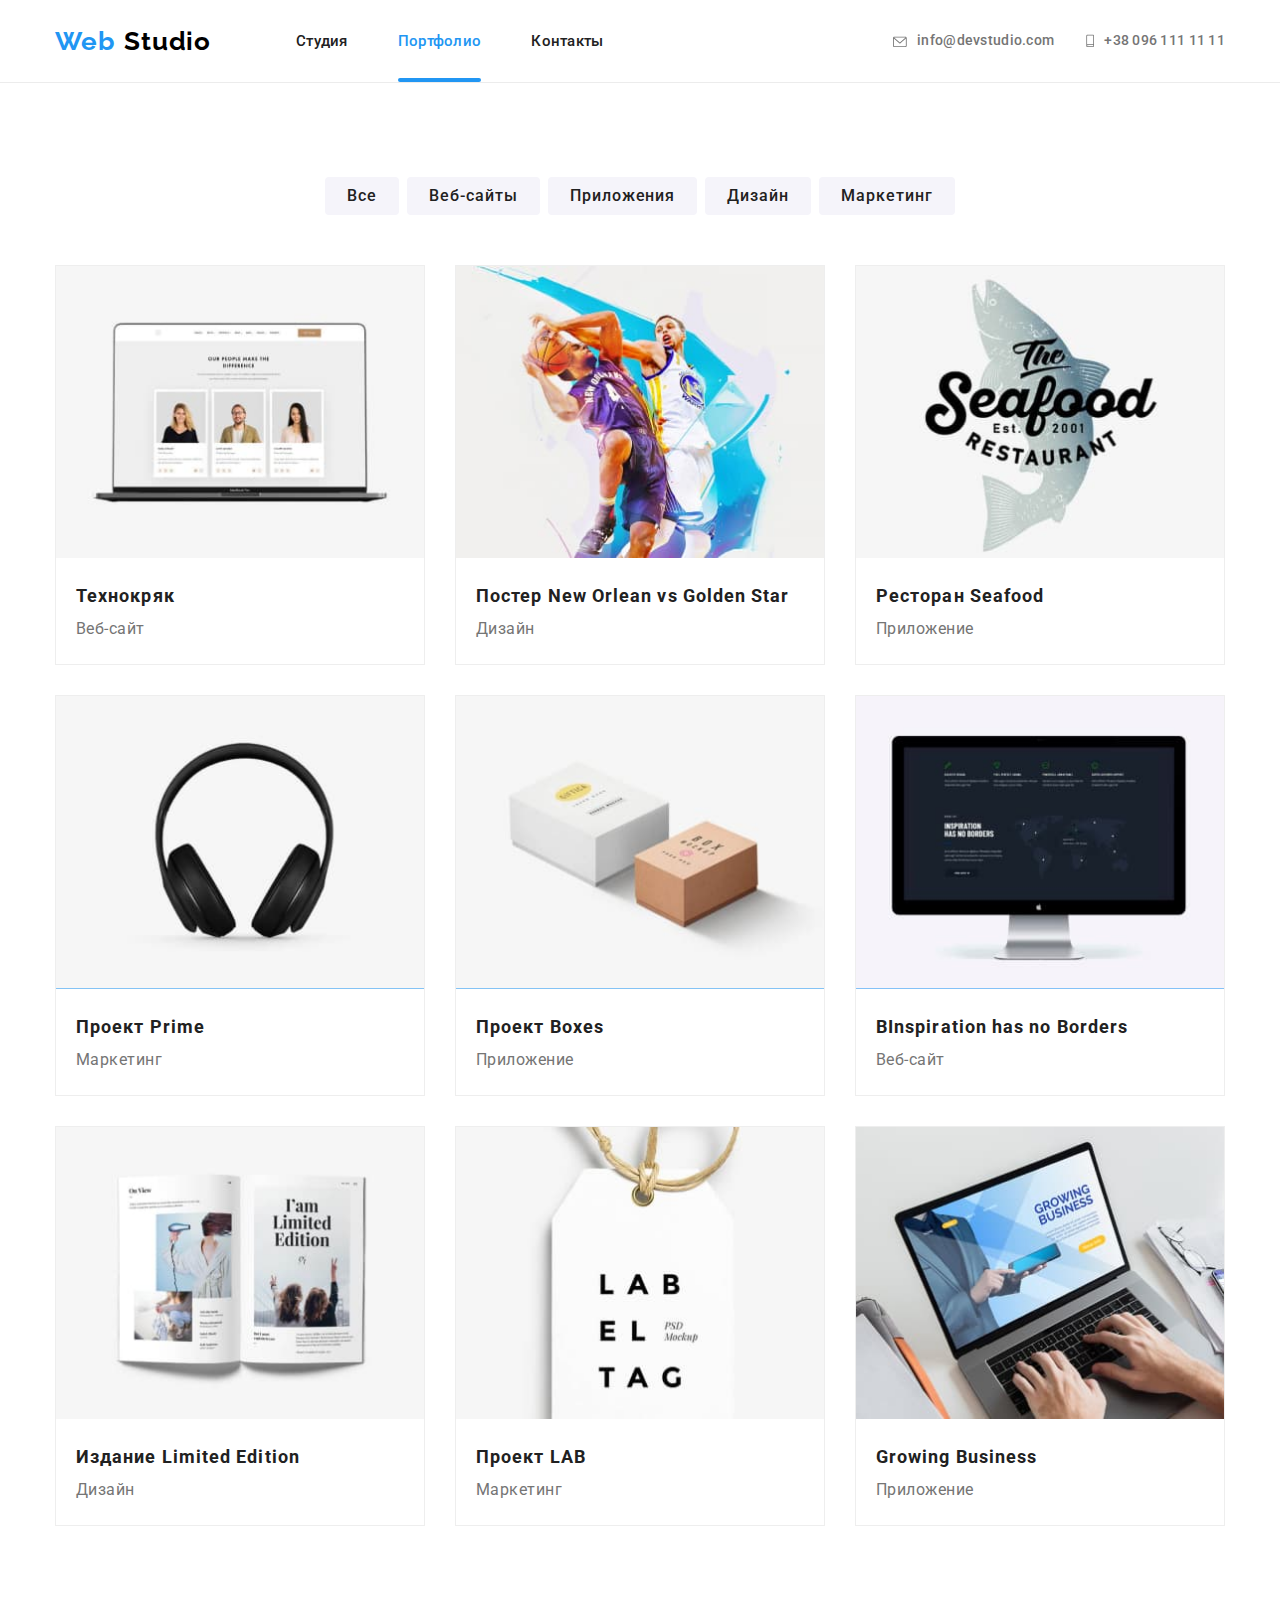
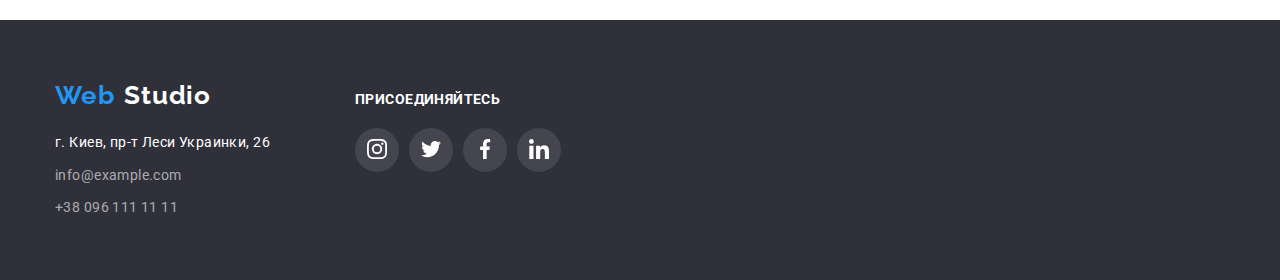
==== portfolio.html @ 54ced07d "Создал и склонировал новый репозиторий" ====
<!DOCTYPE html>
<html lang="ru">
  <head>
    <meta charset="UTF-8" />
    <meta name="viewport" content="width=device-width, initial-scale=1.0" />
    <title>Портфолио</title>
    <link
      href="https://fonts.googleapis.com/css2?family=Roboto:wght@500;700;900&display=swap"
      rel="stylesheet"
    />
    <link
      href="https://fonts.googleapis.com/css2?family=Raleway:wght@700&display=swap"
      rel="stylesheet"
    />
    <link rel="stylesheet" href="./css/normalize.css" />
    <link rel="stylesheet" href="./css/style.css" />
  </head>
  <body>
    <header class="header">
      <nav class="container main-nav">
        <a style="color: #000000;" class="logo" href="./index.html"
          ><span class="accent">Web </span>Studio
        </a>
        <ul class="site-nav list">
          <li class="item">
            <a href="./index.html" class="link">Студия</a>
          </li>
          <li class="item">
            <a href="./portfolio.html" class="link current">Портфолио</a>
          </li>
          <li class="item"><a href="" class="link">Контакты</a></li>
        </ul>
        <address class="address-list">
          <ul class="contacts-list list">
            <li class="contacts">
              <a href="mailto:info@devstudio.com" class="contacts link"
                ><svg class="icon-envelope link-header">
                  <use href="./images/symbol-defs.svg#icon-envelope"></use>
                </svg>
                info@devstudio.com
              </a>
            </li>
            <li class="contacts">
              <a href="tel:+380961111111" class="contacts link"
                ><svg class="icon-vector link-header">
                  <use href="./images/symbol-defs.svg#icon-vector"></use>
                </svg>
                +38 096 111 11 11</a
              >
            </li>
          </ul>
        </address>
      </nav>
    </header>
    <main>
      <section class="filters">
        <div class="container">
          <h1 class="visually-hidden">Фильтр</h1>
          <ul class="filter-set list">
            <li class="item">
              <button class="button-filter" type="button">Все</button>
            </li>
            <li class="item">
              <button class="button-filter" type="button">Веб-сайты</button>
            </li>
            <li class="item">
              <button class="button-filter" type="button">Приложения</button>
            </li>
            <li class="item">
              <button class="button-filter" type="button">Дизайн</button>
            </li>
            <li class="item">
              <button class="button-filter" type="button">Маркетинг</button>
            </li>
          </ul>
          <ul class="work-list list">
            <li class="element">
              <a class="filter-nav" href="">
                <div class="card-thumb">
                  <img
                    src="images/technocrack.jpg"
                    alt="spy-platform"
                    width="370"
                  />
                  <div class="discription-cards">
                    <p>
                      Технокряк это современная площадка распространения
                      коронавируса. Компании используют эту платформу для
                      цифрового шпионажа и атак на защищённые сервера
                      конкурентов.
                    </p>
                  </div>
                </div>
                <div class="elem">
                  <h3 class="picture-name">Технокряк</h3>
                  <p class="filter-type">
                    Веб-сайт
                  </p>
                </div></a
              >
            </li>
            <li class="element">
              <a class="filter-nav" href="">
                <div class="card-thumb">
                  <img
                    src="images/poster-nba.jpg"
                    alt="basketball-players"
                    width="370"
                  />
                  <div class="discription-cards">
                    <p>
                      Технокряк это современная площадка распространения
                      коронавируса. Компании используют эту платформу для
                      цифрового шпионажа и атак на защищённые сервера
                      конкурентов.
                    </p>
                  </div>
                </div>
                <div class="elem">
                  <h3 class="picture-name">Постер New Orlean vs Golden Star</h3>
                  <p class="filter-type">
                    Дизайн
                  </p>
                </div>
              </a>
            </li>
            <li class="element">
              <a class="filter-nav" href="">
                <div class="card-thumb">
                  <img
                    src="images/restaurant.jpg"
                    alt="restaurant-label"
                    width="370"
                  />
                  <div class="discription-cards">
                    <p>
                      Технокряк это современная площадка распространения
                      коронавируса. Компании используют эту платформу для
                      цифрового шпионажа и атак на защищённые сервера
                      конкурентов.
                    </p>
                  </div>
                </div>
                <div class="elem">
                  <h3 class="picture-name">Ресторан Seafood</h3>
                  <p class="filter-type">
                    Приложение
                  </p>
                </div>
              </a>
            </li>
            <li class="element">
              <a class="filter-nav" href="">
                <div class="card-thumb">
                  <img
                    src="images/headphones.jpg"
                    alt="black-headphones"
                    width="370"
                  />
                  <div class="discription-cards">
                    <p>
                      Технокряк это современная площадка распространения
                      коронавируса. Компании используют эту платформу для
                      цифрового шпионажа и атак на защищённые сервера
                      конкурентов.
                    </p>
                  </div>
                </div>
                <div class="elem">
                  <h3 class="picture-name">Проект Prime</h3>
                  <p class="filter-type">
                    Маркетинг
                  </p>
                </div>
              </a>
            </li>
            <li class="element">
              <a class="filter-nav" href="">
                <div class="card-thumb">
                  <img src="images/boxes.jpg" alt="two-boxes" width="370" />
                  <div class="discription-cards">
                    <p>
                      Технокряк это современная площадка распространения
                      коронавируса. Компании используют эту платформу для
                      цифрового шпионажа и атак на защищённые сервера
                      конкурентов.
                    </p>
                  </div>
                </div>
                <div class="elem">
                  <h3 class="picture-name">Проект Boxes</h3>
                  <p class="filter-type">
                    Приложение
                  </p>
                </div>
              </a>
            </li>
            <li class="element">
              <a class="filter-nav" href="">
                <div class="card-thumb">
                  <img src="images/display.jpg" alt="mac-display" width="370" />
                  <div class="discription-cards">
                    <p>
                      Технокряк это современная площадка распространения
                      коронавируса. Компании используют эту платформу для
                      цифрового шпионажа и атак на защищённые сервера
                      конкурентов.
                    </p>
                  </div>
                </div>
                <div class="elem">
                  <h3 class="picture-name">ВInspiration has no Borders</h3>
                  <p class="filter-type">
                    Веб-сайт
                  </p>
                </div>
              </a>
            </li>
            <li class="element">
              <a class="filter-nav" href="">
                <div class="card-thumb">
                  <img
                    src="images/journal.jpg"
                    alt="limited-edition-fournal"
                    width="370"
                  />
                  <div class="discription-cards">
                    <p>
                      Технокряк это современная площадка распространения
                      коронавируса. Компании используют эту платформу для
                      цифрового шпионажа и атак на защищённые сервера
                      конкурентов.
                    </p>
                  </div>
                </div>
                <div class="elem">
                  <h3 class="picture-name">Издание Limited Edition</h3>
                  <p class="filter-type">
                    Дизайн
                  </p>
                </div>
              </a>
            </li>
            <li class="element">
              <a class="filter-nav" href="">
                <div class="card-thumb">
                  <img src="images/label.jpg" alt="white-label" width="370" />
                  <div class="discription-cards">
                    <p>
                      Технокряк это современная площадка распространения
                      коронавируса. Компании используют эту платформу для
                      цифрового шпионажа и атак на защищённые сервера
                      конкурентов.
                    </p>
                  </div>
                </div>
                <div class="elem">
                  <h3 class="picture-name">Проект LAB</h3>
                  <p class="filter-type">
                    Маркетинг
                  </p>
                </div>
              </a>
            </li>
            <li class="element">
              <a class="filter-nav" href="">
                <div class="card-thumb">
                  <img
                    src="images/small-notebook.jpg"
                    alt="mini-notebook"
                    width="370"
                  />
                  <div class="discription-cards">
                    <p>
                      Технокряк это современная площадка распространения
                      коронавируса. Компании используют эту платформу для
                      цифрового шпионажа и атак на защищённые сервера
                      конкурентов.
                    </p>
                  </div>
                </div>
                <div class="elem">
                  <h3 class="picture-name">Growing Business</h3>
                  <p class="filter-type">
                    Приложение
                  </p>
                </div>
              </a>
            </li>
          </ul>
        </div>
      </section>
    </main>
    <footer class="footer-background">
      <div class="container footer-area">
        <div class="footer-contacts">
          <a class="logo" href="./index.html">
            <span class="accent">Web</span> Studio</a
          >
          <address class="address-footer">
            <p class="our-address">г. Киев, пр-т Леси Украинки, 26</p>
            <ul class="list">
              <li class="item">
                <a class="our-contacts" href="mailto:info@example.com"
                  >info@example.com</a
                >
              </li>
              <li class="item">
                <a class="our-contacts" href="tel:+380961111111">
                  +38 096 111 11 11</a
                >
              </li>
            </ul>
          </address>
        </div>
        <div class="social-links">
          <p>
            <b class="join">Присоединяйтесь</b>
          </p>
          <ul class="social-list list">
            <li class="item">
              <a href="" class="socialfooter"
                ><svg class="socialfooter-icon">
                  <use
                    href="./images/symbol-defs.svg#icon-instagram-shooter"
                  ></use>
                </svg>
              </a>
            </li>
            <li class="item">
              <a href="" class="socialfooter"
                ><svg class="socialfooter-icon">
                  <use
                    href="./images/symbol-defs.svg#icon-twitter-shooter"
                  ></use>
                </svg>
              </a>
            </li>
            <li class="item">
              <a href="" class="socialfooter"
                ><svg class="socialfooter-icon">
                  <use
                    href="./images/symbol-defs.svg#icon-facebook-shooter"
                  ></use>
                </svg>
              </a>
            </li>
            <li class="item">
              <a href="" class="socialfooter"
                ><svg class="socialfooter-icon">
                  <use
                    href="./images/symbol-defs.svg#icon-linkedin-shooter"
                  ></use>
                </svg>
              </a>
            </li>
          </ul>
        </div>
        <div class="mailing-link"></div>
      </div>
    </footer>
  </body>
</html>
---- css/style.css ----
/* Цвет основного текста #757575 */
/* Цвет вторичного текста #212121 */
/* Основной цвет фона #FFFFFF */
/* Вторичный цвет фона #F5F4FA */
/* Цвет фона футера  #2f303a  */
/* Акцент #2196F3  */

:root {
  --primary-text-color: #757575;
  --secondary-text-color: #212121;
  --title-text-color: #ffffff;
  --accent-color: #2196f3;
  --primary-white-color: #ffffff;
  --secondary-background-color: #f5f4fa;
}

*,
::after,
::before {
  box-sizing: border-box;
}

body {
  background-color: var(--primary-white-color);

  font-family: 'Roboto', sans-serif;
  font-style: normal;
  font-weight: 700;
  letter-spacing: 0.02em;
  font-size: 14px;
  line-height: 1.14;
  opacity: 1;
}

.header {
  border-bottom: 1px solid #ececec;
}

.link-header {
  fill: currentColor;
  margin-right: 10px;
}

img {
  display: block;
  max-width: 100%;
  height: auto;
}

.main-hero {
  max-width: 1600px;
  height: 600px;
  margin-left: auto;
  margin-right: auto;
  border: 1px solid #000000;

  background-image: linear-gradient(
      to right,
      rgba(47, 48, 58, 0.4),
      rgba(47, 48, 58, 0.4)
    ),
    url('../images/hero-image.jpg');
  background-repeat: no-repeat;
  background-position: center;
  background-size: cover;
}

.hero h1 {
  padding-top: 200px;
}

.list {
  list-style: none;
  margin: 0;
  padding: 0;
}

.container {
  width: 1200px;
  padding-left: 15px;
  padding-right: 15px;
  margin-left: auto;
  margin-right: auto;
}

.logo {
  color: var(--title-text-color);
  font-family: 'Raleway', sans-serif;
  font-weight: 700;
  font-size: 26px;
  line-height: 1.19;
  letter-spacing: 0.03em;
  text-decoration: none;
  display: flex;
}

.accent {
  color: var(--accent-color);
  font-family: 'Raleway', sans-serif;
  margin-right: 10px;

  font-weight: 700;
  font-size: 26px;
  line-height: 1.19;
  letter-spacing: 0.03em;
  text-decoration: none;
}

/* site-navigation */

.main-nav {
  display: flex;
  align-items: center;
}

.site-nav {
  display: flex;
  margin-left: 85px;
}

.site-nav .item {
  margin-right: 50px;
}

.site-nav .item:last-child {
  margin-right: 0;
}

.site-nav a {
  color: var(--secondary-text-color);

  font-weight: 500;
  font-size: 15px;
  line-height: 1.2;
  text-decoration: none;
  list-style: none;
}

.site-nav .link {
  display: block;

  position: relative;
  font-weight: 500;
  font-size: 15px;
  line-height: 1.2;
  text-decoration: none;
  list-style: none;

  padding-top: 32px;
  padding-bottom: 32px;
}

.item .current::after {
  content: '';

  position: absolute;
  display: block;

  width: 100%;
  height: 4px;
  left: 0;
  bottom: 0;

  background: #2196f3;
  border-radius: 2px;
}

.link {
  transition-property: color;
  transition-duration: 250ms;
  transition-timing-function: cubic-bezier(0.4, 0, 0.2, 1);
}

.link:hover,
.link:focus {
  color: var(--accent-color);
}

.link.current {
  color: var(--accent-color);
}

.address-list {
  margin-left: auto;
}

.contacts-list {
  display: flex;
}

.icon-envelope {
  width: 16px;
  height: 12px;
}

.icon-vector {
  width: 10px;
  height: 15px;
}
.contacts-list .contacts + .contacts {
  margin-left: 30px;
}

.contacts {
  color: var(--primary-text-color);
  display: flex;

  font-weight: 500;
  font-size: 14px;
  line-height: 1.14;
  letter-spacing: 0.02em;
  text-decoration: none;
  list-style: none;
}

.contacts .link:hover,
.contacts .link:focus {
  color: var(--accent-color);
}

.contacts a {
  display: inline-flex;
  align-items: center;
  padding-top: 32px;
  padding-bottom: 32px;
  font-weight: 500;
  font-size: 14px;
  line-height: 1.14;
  letter-spacing: 0.02em;
  color: var(--primary-text-color);
}

/* Hero */

.hero {
  text-align: center;
}

.hero-title {
  color: var(--title-text-color);
  font-weight: 900;
  font-size: 44px;
  line-height: 1.4;
  text-align: center;
  letter-spacing: 0.06em;
  text-transform: uppercase;

  margin-top: 0;
  margin-bottom: 30px;
}

/* 
advantages */

.advantages {
  padding-top: 94px;
  padding-bottom: 94px;
}

.advantages-title {
  margin-top: 0;
}

.advantages-list title {
  font-weight: 700;
  font-size: 14px;
  line-height: 1.4;
  letter-spacing: 0.03em;
  text-transform: uppercase;
}

.advantages-list {
  margin: 0;
  display: flex;
  list-style: none;
  padding-left: 0;
}

.advantages-list .item:not(:last-child) {
  margin-right: 30px;
}

.title-advantages {
  color: var(--secondary-text-color);

  font-family: 'Roboto', sans-serif;
  font-weight: 700;
  font-size: 14px;
  line-height: 1.14;
  letter-spacing: 0.03em;
  text-transform: uppercase;

  margin-top: 30px;
  margin-bottom: 0;
}

.discription {
  color: var(--primary-text-color);

  font-weight: 400;
  font-size: 14px;
  line-height: 1.7;
  letter-spacing: 0.03em;

  margin-top: 10px;
  margin-bottom: 0;
}

.specialization-block {
  padding-bottom: 86px;
}

.specialization {
  color: var(--secondary-text-color);
  margin-top: 0;
  margin-bottom: 50px;

  font-weight: 700;
  font-size: 36px;
  line-height: 1.16;
  text-align: center;
  letter-spacing: 0.03em;
  list-style: none;
}

.specialization-list {
  margin-top: 0;
  margin-bottom: 0;
  list-style: none;
  display: flex;
  padding: 0;
}

.specialization-list .item {
  position: relative;
}

.specialization-list h3 {
  position: absolute;

  bottom: 0;
  left: 0;
  right: 0;
  margin: 0;
  padding-top: 27px;
  padding-bottom: 27px;
  font-weight: 700;
  font-size: 14px;
  line-height: 1.14;
  text-transform: uppercase;
  text-align: center;

  color: var(--primary-white-color);
  background-color: rgba(47, 48, 58, 0.8);
}

.specialization-block .item:nth-child(3n) {
  margin-right: 0;
}

.specialization-block .item {
  width: calc((100% - 60px) / 3);
  margin-right: 30px;
}
/* Команда сотрудников */

.our-team {
  color: var(--secondary-text-color);
  margin-top: 0;
  margin-bottom: 50px;

  font-weight: 700;
  font-size: 36px;
  line-height: 1.16;
  text-align: center;
  letter-spacing: 0.03em;
}

.team {
  background-color: var(--secondary-background-color);
  padding-bottom: 86px;
  padding-top: 102px;
}

.team .item {
  width: calc((100% - 90px) / 4);
  margin-right: 30px;
  background-color: var(--primary-white-color);
}

.team .item:nth-child(4n) {
  margin-right: 0;
}

.teammates-list h3 {
  color: var(--secondary-text-color);
  margin-top: 30px;
  margin-bottom: 0;

  font-weight: 500;
  font-size: 16px;
  line-height: 1.19;
  letter-spacing: 0.03em;
  text-align: center;
}

.teammates-list {
  list-style: none;
  padding-left: 0;
  display: flex;
  flex-wrap: wrap;
  margin-top: 0;
  margin-bottom: 0;
}

.teammates-list > .item {
  background: #ffffff;
  box-shadow: 0px 2px 1px rgba(0, 0, 0, 0.2), 0px 1px 1px rgba(0, 0, 0, 0.14),
    0px 1px 3px rgba(0, 0, 0, 0.12);
  border-radius: 0px 0px 4px 4px;
}

.sociallink-list {
  margin-top: 16px;
  list-style: none;
  display: flex;
  padding-bottom: 24px;
  justify-content: center;
  padding-left: 0;
}

.sociallink-list .item {
  margin-right: 0;
}

.sociallink-list .item + .item {
  margin-left: 10px;
}
/* Вид деятельности сотрудников */

.profession {
  color: var(--primary-text-color);
  margin-top: 10px;
  margin-bottom: 0;

  font-weight: 400;
  font-size: 16px;
  line-height: 1.19;
  letter-spacing: 0.03em;
  text-align: center;
}

/* Раздел "Постоянные клиенты" */

.clients-block {
  padding-bottom: 94px;
  padding-top: 94px;
}

.clients {
  color: var(--secondary-text-color);
  margin-top: 0;
  margin-bottom: 50px;

  font-weight: 700;
  font-size: 36px;
  line-height: 1.16;
  text-align: center;
  letter-spacing: 0.03em;
}

.clients-list {
  list-style: none;
  display: flex;
  margin: 0;
  padding-left: 0;
  justify-content: space-between;
}

.clients-list .item:nth-child(6n) {
  margin-right: 0;
}

/* Футер */

.footer-background {
  background-color: #2f303a;
}

.our-address {
  color: var(--title-text-color);
  font-size: 14px;
  line-height: 1.7;
  list-style: none;
  margin-top: 20px;
  margin-bottom: 0;

  letter-spacing: 0.03em;
}

.our-contacts {
  color: rgba(255, 255, 255, 0.6);

  font-size: 14px;
  line-height: 1.7;
  letter-spacing: 0.03em;
  text-decoration: none;
}

.join {
  color: var(--title-text-color);

  font-weight: 700;
  font-size: 14px;
  line-height: 1.14;
  letter-spacing: 0.03em;
  text-transform: uppercase;
}

.mailing {
  color: var(--title-text-color);

  font-weight: 700;
  font-size: 14px;
  line-height: 1.14;
  letter-spacing: 0.03em;
  text-transform: uppercase;
}
.filters {
  padding-top: 94px;
  padding-bottom: 94px;
  margin-top: 0;
  margin-bottom: 0;
}

.filter-set .item:not(:last-child) {
  margin-right: 8px;
}
.filter-name {
  margin-top: 0;
}

.filter-set.list {
  justify-content: center;
  text-align: center;
  display: flex;
  margin-bottom: 50px;
  margin-left: auto;
  margin-right: auto;
}

.work-list {
  margin: -15px;
  display: flex;
  flex-wrap: wrap;
  font-weight: 500;
}

.work-list .element {
  width: 370px;

  margin: 15px;
  border: 1px solid #eeeeee;
  box-sizing: border-box;

  transition-property: box-shadow;
  transition-duration: 250ms;
  transition-timing-function: cubic-bezier(0.4, 0, 0.2, 1);
}

.work-list .element:hover,
.work-list .element:focus-within {
  box-shadow: 0px 1px 1px rgba(0, 0, 0, 0.12), 0px 4px 4px rgba(0, 0, 0, 0.06),
    1px 4px 6px rgba(0, 0, 0, 0.16);
}

.work-list .elem {
  padding: 20px;
}

/*.work-list > .item:nth-child(3n) {
  margin-right: 0; */

.picture-name {
  color: var(--secondary-text-color);

  margin: 0;
  font-weight: 700;
  font-size: 18px;
  line-height: 2;
  letter-spacing: 0.06em;
}

.filter-nav {
  text-decoration: none;
}

.card-thumb {
  position: relative;
  overflow: hidden;
}

.discription-cards {
  position: absolute;

  top: 0;
  left: 0;
  width: 100%;
  height: 100%;
  display: flex;
  padding: 24px;
  font-weight: 400;
  font-size: 18px;
  line-height: 1.56;

  letter-spacing: 0.03em;
  color: var(--title-text-color);
  background-color: rgba(33, 150, 243, 0.9);

  transform: translateY(100%);
  transition: transform 250ms cubic-bezier(0.4, 0, 0.2, 1);
}

.filter-nav:hover .discription-cards {
  transform: translateY(0);
}

.filter-nav:focus .discription-cards {
  transform: translateY(0);
}

.text-icon {
  color: var(--secondary-text-color);

  margin: 0;
  font-weight: 400;
  font-size: 18px;
  line-height: 1.55;
  letter-spacing: 0.03em;
  text-decoration: none;
}

.filter-type {
  color: var(--primary-text-color);

  margin: 0;
  font-weight: 400;
  font-size: 16px;
  line-height: 1.87;
  letter-spacing: 0.03em;
}

.address-list {
  list-style: none;
  font-style: normal;
  font-weight: 500;
  display: block;
}

/* Цвет пока что белый,а не как в макете, для того что бы его было видно */
.text-caps {
  color: var(--secondary-text-color);

  font-weight: 700;
  font-size: 14px;
  line-height: 1.14;
  letter-spacing: 0.03em;
  text-transform: uppercase;
  text-align: center;

  margin-top: 0;
  margin-bottom: 0;
}

.button {
  border-radius: 4px;
  border-width: 0;
  padding: 10px 32px;

  font-weight: 700;
  font-size: 16px;
  line-height: 1.875;
  letter-spacing: 0.06em;

  color: var(--title-text-color);
  background-color: var(--accent-color);
}

.button:hover,
.button:focus {
  cursor: pointer;
  color: var(--title-text-color);
  background-color: var(--accent-color);
}

.hero-button {
  border-radius: 4px;
  border-width: 0;
  padding: 10px 32px;

  font-weight: 700;
  font-size: 16px;
  line-height: 1.875;
  letter-spacing: 0.06em;

  transition-property: color, background-color;
  transition-duration: 250ms;
  transition-timing-function: cubic-bezier(0.4, 0, 0.2, 1);

  color: var(--title-text-color);
  background-color: var(--accent-color);
}

.hero-button:hover,
.hero-button:focus {
  cursor: pointer;
  color: var(--secondary-text-color);
  background-color: var(--secondary-background-color);
}

.address-footer {
  font-family: 'Roboto', sans-serif;
  font-style: normal;
  font-weight: 400;
  list-style: none;
}

.button-filter {
  display: inline-block;
  border-radius: 4px;
  border-width: 0;
  padding: 6px 22px;

  min-width: 73px;
  font-weight: 500;
  font-size: 16px;
  line-height: 1.62;
  letter-spacing: 0.06em;

  color: var(--secondary-text-color);
  background-color: var(--secondary-background-color);

  transition-property: color, background-color;
  transition-duration: 250ms;
  transition-timing-function: cubic-bezier(0.4, 0, 0.2, 1);
}

.button-filter:focus,
.button-filter:hover {
  cursor: pointer;
  color: var(--title-text-color);
  background-color: var(--accent-color);
  box-shadow: 0px 3px 1px rgba(0, 0, 0, 0.1), 0px 1px 2px rgba(0, 0, 0, 0.08),
    0px 2px 2px rgba(0, 0, 0, 0.12);
  border-radius: 4px;
}

.footer-area {
  display: flex;
  align-items: baseline;
  justify-content: space-between;
  padding-top: 60px;
  padding-bottom: 60px;
  padding-left: 15px;
  text-align: left;
}

.address-footer .item {
  margin-top: 9px;
  margin-bottom: 0;
}

.footer-contacts {
  margin-right: 30px;
  width: 270px;
}

.social-links {
  margin-right: 30px;
  width: 270px;
}

.mailing-link {
  text-align: right;
  width: 570px;
}

.item {
  padding-left: 0;
}

.social-links .social-list {
  display: flex;
  margin-top: 20px;
}

.social-links .item:not(:last-child) {
  margin-right: 10px;
}

.social-links p {
  margin: 0;
}

.visually-hidden {
  position: absolute;
  clip: rect(0 0 0 0);
  width: 1px;
  height: 1px;
  margin: -1px;
}

.client {
  display: flex;
  align-items: center;
  justify-content: center;
  width: 170px;
  height: 90px;
  border-radius: 4px;
}

.future-icon {
  background-color: #f5f4fa;
  padding: 25px 100px 25px 100px;
  border-radius: 4px;
  display: block;
  width: 270px;
  height: 120px;
}

.sociallink-icon {
  fill: #afb1b8;
  transition-property: color, background-color;
  transition-duration: 250ms;
  transition-timing-function: cubic-bezier(0.4, 0, 0.2, 1);
}

.img-social {
  display: flex;
  align-items: center;
  justify-content: center;
  height: 44px;
  width: 44px;
  border-radius: 50%;

  transition-property: background-color;
  transition-duration: 250ms;
  transition-timing-function: cubic-bezier(0.4, 0, 0.2, 1);
}

.img-social:focus,
.img-social:hover {
  background-color: #2196f3;
}

.img-social:focus .sociallink-icon,
.img-social:hover .sociallink-icon {
  fill: #ffffff;
}

.img-client {
  fill: #afb1b8;

  transition-property: fill;
  transition-duration: 250ms;
  transition-timing-function: cubic-bezier(0.4, 0, 0.2, 1);
}

.clients-list .item {
  display: flex;
  align-items: center;
  justify-content: center;
  width: 170px;
  height: 90px;
  border: 1px solid #afb1b8;
  box-sizing: border-box;
  border-radius: 4px;
  color: #afb1b8;

  transition-property: border-color;
  transition-duration: 250ms;
  transition-timing-function: cubic-bezier(0.4, 0, 0.2, 1);
}

.item:hover .img-client {
  cursor: pointer;
  fill: #2196f3;
}

.clients-list a:focus {
  border: 1px solid #2196f3;
}

.clients-list .item:hover,
.clients-list .item:focus {
  border: 1px solid #2196f3;
  cursor: pointer;
}

.client:focus .img-client {
  fill: #2196f3;
}

.socialfooter {
  display: flex;
  align-items: center;
  justify-content: center;
  height: 44px;
  width: 44px;
  border-radius: 50%;
  background-color: rgba(255, 255, 255, 0.1);

  transition-property: background-color;
  transition-duration: 250ms;
  transition-timing-function: cubic-bezier(0.4, 0, 0.2, 1);
}

.socialfooter-icon {
  display: flex;
  justify-content: center;
  margin-bottom: 18px;
  margin-top: 16px;
  width: 20px;
  height: 20px;

  transition-property: color, background-color;
  transition-duration: 250ms;
  transition-timing-function: cubic-bezier(0.4, 0, 0.2, 1);
}

.socialfooter:hover,
.socialfooter:focus {
  background-color: #2196f3;
}

.socialfooter:focus .socialfooter-icon,
.socialfooter:hover .socialfooter-icon {
  fill: #ffffff;
}

.backdrop {
  position: fixed;
  top: 0;
  left: 0;
  width: 100%;
  height: 100%;
  background-color: rgba(0, 0, 0, 0.2);
}

.backdrop.is-hidden {
  opacity: 0;
  pointer-events: none;
}

.modal {
  width: 528px;
  height: 581px;
  background-color: #ffffff;

  position: absolute;
  top: 50%;
  left: 50%;

  transform: translate(-50%, -50%);
}

.close-button {
  position: absolute;
  top: 8px;
  right: 8px;
  width: 30px;
  height: 30px;
  background-color: var(--primary-white-color);
  border: 1px solid rgba(0, 0, 0, 0.1);
  border-radius: 50px;
  cursor: pointer;
  outline: 0;
  transition: background-color 250ms cubic-bezier(0.4, 0, 0.2, 1);
}

.icon-close {
  width: 11px;
  height: 11px;
}

.close-button:hover,
.close-button:focus,
.close-button:active {
  background-color: #2196f3;
}
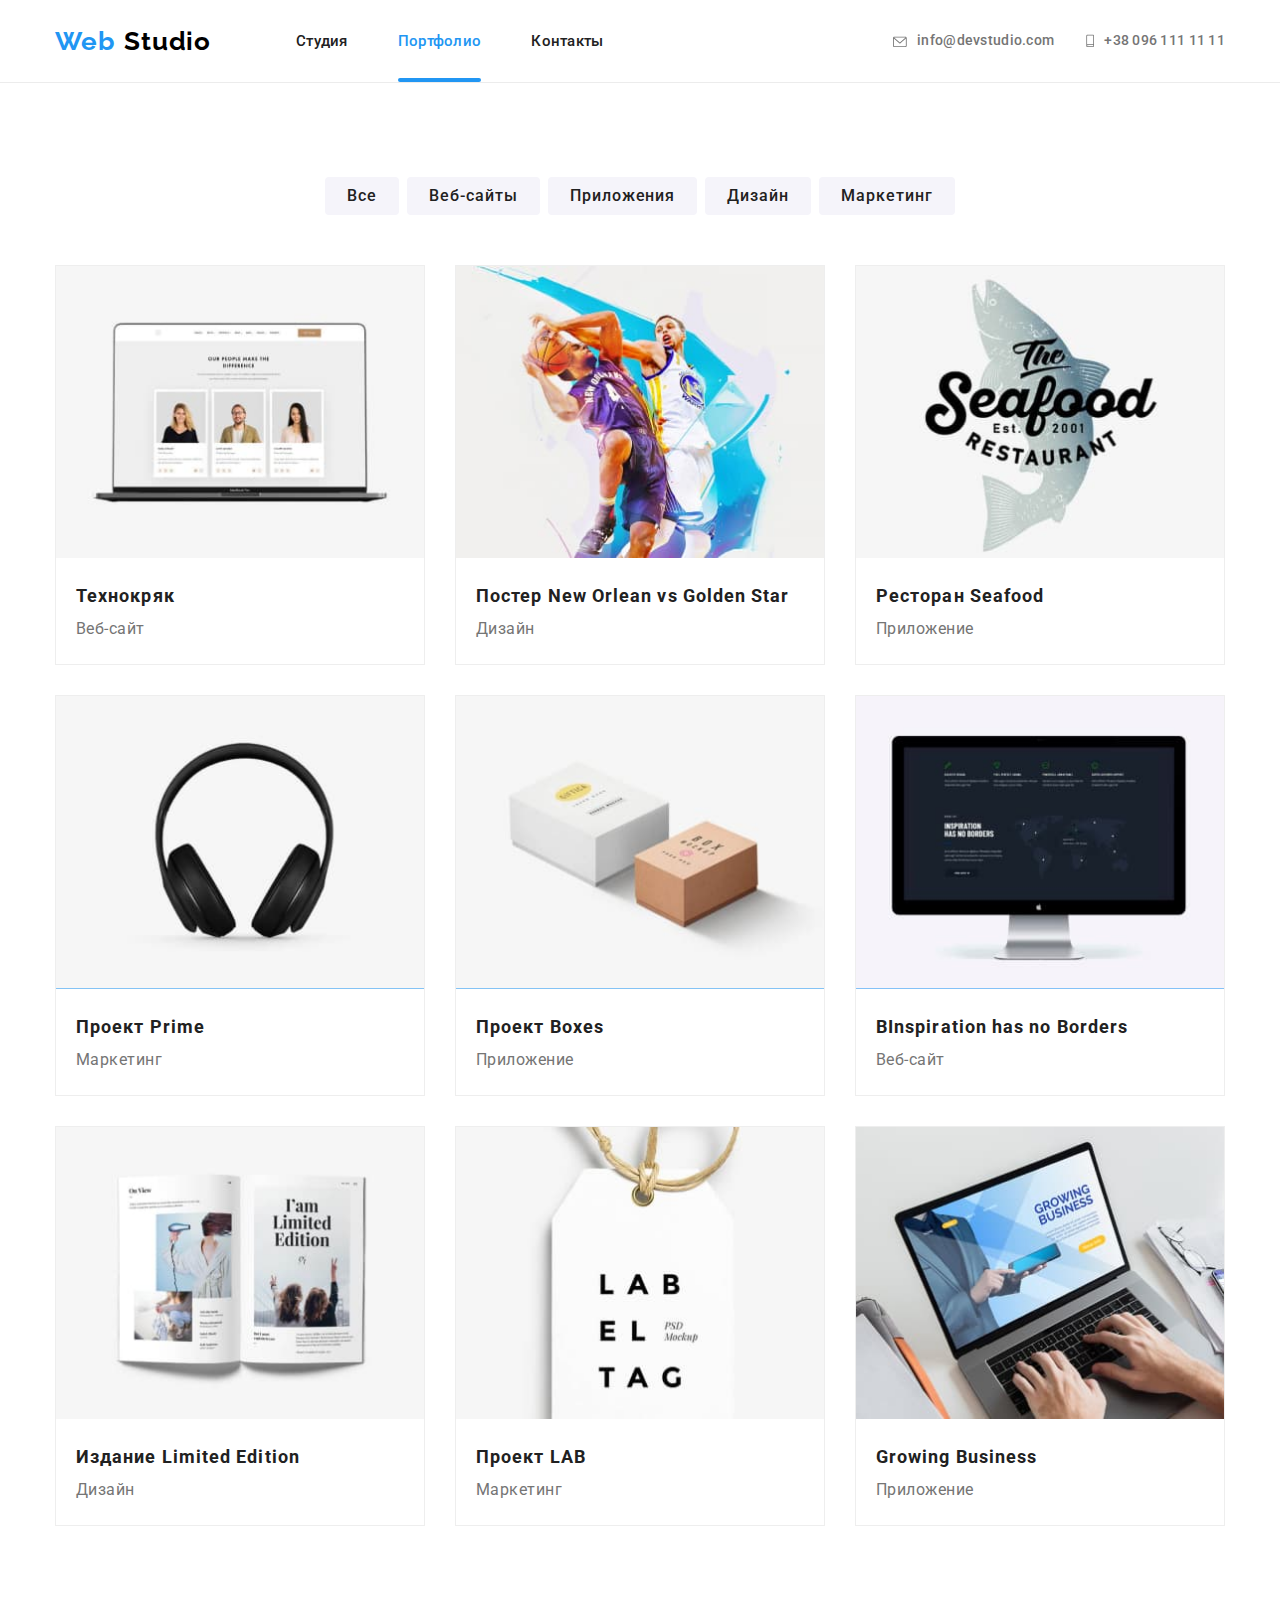
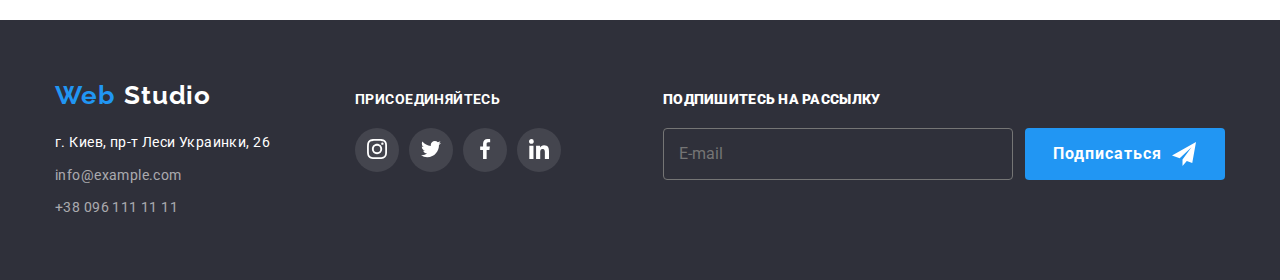
==== commit 042a7e95: "Добавил форму в футере" ====
--- a/portfolio.html
+++ b/portfolio.html
@@ -356,7 +356,28 @@
             </li>
           </ul>
         </div>
-        <div class="mailing-link"></div>
+        <div class="mailing-link">
+          <div>
+            <label class="label-footer" for="mail">
+              <b>Подпишитесь на рассылку</b>
+            </label>
+            <form class="mailing-form" autocomplete="off">
+              <input
+                class="input-footer"
+                name="mail"
+                placeholder="E-mail"
+                id="mail"
+                type="email"
+              />
+              <button type="submit" class="button-mailing">
+                Подписаться
+                <svg class="send-button">
+                  <use href="./images/symbol-defs.svg#icon-send"></use>
+                </svg>
+              </button>
+            </form>
+          </div>
+        </div>
       </div>
     </footer>
   </body>
--- a/css/style.css
+++ b/css/style.css
@@ -780,11 +780,6 @@
   width: 270px;
 }
 
-.mailing-link {
-  text-align: right;
-  width: 570px;
-}
-
 .item {
   padding-left: 0;
 }
@@ -954,7 +949,6 @@
 
 .modal {
   width: 528px;
-  height: 581px;
   background-color: #ffffff;
 
   position: absolute;
@@ -966,6 +960,7 @@
 
 .close-button {
   position: absolute;
+  display: block;
   top: 8px;
   right: 8px;
   width: 30px;
@@ -978,13 +973,250 @@
   transition: background-color 250ms cubic-bezier(0.4, 0, 0.2, 1);
 }
 
-.icon-close {
-  width: 11px;
-  height: 11px;
-}
-
 .close-button:hover,
 .close-button:focus,
 .close-button:active {
-  background-color: #2196f3;
-}
+  fill: var(--accent-color);
+  background: #ffffff;
+  border: 1px solid rgba(0, 0, 0, 0.1);
+  box-sizing: border-box;
+}
+
+.form {
+  width: 528px;
+  margin-left: auto;
+  margin-right: auto;
+  padding: 40px;
+}
+
+.form-title {
+  font-style: normal;
+  font-weight: bold;
+  font-size: 20px;
+  line-height: 23px;
+  text-align: center;
+  letter-spacing: 0.03em;
+  margin-bottom: 30px;
+  color: #212121;
+}
+
+.form-field {
+  font-weight: normal;
+  font-size: 12px;
+  line-height: 1.17;
+  letter-spacing: 0.01em;
+  color: #757575;
+  position: relative;
+  display: flex;
+  flex-direction: column;
+  margin-bottom: 28px;
+
+  transition: border-color 250ms cubic-bezier(0.4, 0, 0.2, 1);
+}
+
+.form-label {
+  margin-bottom: 4px;
+}
+
+.input-size {
+  width: 448px;
+  height: 40px;
+  padding-left: 40px;
+  border: 1px solid rgba(33, 33, 33, 0.2);
+  border-radius: 4px;
+}
+
+.icon-form {
+  position: absolute;
+  top: 50%;
+  left: 15px;
+  display: inline-block;
+}
+
+.checkbox-label {
+  font-weight: normal;
+  font-size: 14px;
+  line-height: 1.71;
+  letter-spacing: 0.03em;
+  color: #757575;
+}
+
+.icon-checkbox {
+  display: inline-block;
+  width: 16px;
+  height: 15px;
+  margin-right: 7px;
+  border: 1px solid #757575;
+  border-radius: 2px;
+}
+
+.checkbox {
+  position: absolute;
+  padding: 0;
+  border: 0;
+  height: 1px;
+  width: 1px;
+  overflow: hidden;
+}
+
+.checkbox-label {
+  font-weight: normal;
+  font-size: 14px;
+  line-height: 1.71;
+  letter-spacing: 0.03em;
+  color: #757575;
+}
+
+.form-field input:focus,
+.form-field textarea:focus {
+  outline-color: var(--accent-color);
+  transition: transform 250ms cubic-bezier(0.4, 0, 0.2, 1);
+}
+
+.comment-textarea {
+  padding: 12px;
+  resize: none;
+  width: 448px;
+  height: 120px;
+  border: 1px solid rgba(33, 33, 33, 0.2);
+  border-radius: 4px;
+  transition: transform 250ms cubic-bezier(0.4, 0, 0.2, 1);
+}
+
+.form-field input:focus ~ .icon-form {
+  fill: var(--accent-color);
+  transition: transform 250ms cubic-bezier(0.4, 0, 0.2, 1);
+}
+.modal-form .checkbox-label {
+  display: flex;
+  align-items: center;
+}
+
+.icon-checkbox {
+  display: inline-block;
+  width: 16px;
+  height: 15px;
+  margin-right: 7px;
+
+  border: 2px solid #212121;
+  border-radius: 2px;
+}
+
+.checkbox:checked + .icon-checkbox {
+  border-color: transparent;
+  background-color: var(--accent-color);
+  background-origin: border-box;
+  background-size: contain;
+}
+
+.agree-box {
+  display: flex;
+  justify-content: center;
+}
+
+.button-sent {
+  font-weight: bold;
+  font-size: 16px;
+  line-height: 1.87;
+
+  align-items: center;
+  text-align: center;
+  letter-spacing: 0.06em;
+  color: #ffffff;
+
+  display: block;
+  margin-right: auto;
+  margin-left: auto;
+
+  margin-top: 30px;
+  width: 200px;
+  height: 50px;
+  background: #2196f3;
+  box-shadow: 0px 4px 4px rgba(0, 0, 0, 0.15);
+  border-radius: 4px;
+  border: transparent;
+  transition: transform 250ms cubic-bezier(0.4, 0, 0.2, 1);
+}
+
+.modal-close {
+  display: block;
+  width: 11px;
+  height: 11px;
+  margin-left: auto;
+  margin-right: auto;
+}
+
+.mailing-link {
+  width: 570px;
+  display: flex;
+  justify-content: flex-end;
+}
+
+.label-footer {
+  display: inline-block;
+  margin-top: 0;
+  margin-bottom: 20px;
+  font-weight: 700;
+  font-size: 14px;
+  line-height: 1.14;
+  text-transform: uppercase;
+  color: var(--primary-white-color);
+}
+
+.mailing-form {
+  display: flex;
+}
+
+.input-footer {
+  display: block;
+  min-width: 350px;
+  padding: 15px;
+  border: 1px solid;
+  border-radius: 4px;
+  border-color: var(--primary-text-color);
+  margin-right: 12px;
+  font-weight: 400;
+  font-size: 16px;
+  line-height: 1.25;
+  color: var(--primary-white-color);
+  background-color: transparent;
+  outline: none;
+  transition: border-color 250ms cubic-bezier(0.4, 0, 0.2, 1);
+}
+
+.input-footer:focus {
+  border-color: var(--accent-color);
+}
+
+.button-mailing {
+  display: inline-flex;
+  text-align: center;
+  align-items: center;
+  min-width: 200px;
+  min-height: 50px;
+  padding: 10px 28px;
+  border-radius: 4px;
+  font-weight: 700;
+  font-size: 16px;
+  line-height: 1.87;
+  letter-spacing: 0.06em;
+  color: var(--primary-white-color);
+  background-color: var(--accent-color);
+  border: transparent;
+  cursor: pointer;
+  transition: color 250ms cubic-bezier(0.4, 0, 0.2, 1),
+    background-color 250ms cubic-bezier(0.4, 0, 0.2, 1);
+}
+
+.send-button {
+  margin-left: 10px;
+  width: 24px;
+  height: 24px;
+  fill: currentColor;
+}
+
+.button-mailing:hover,
+.button-mailing:focus {
+  color: var(--accent-color);
+  background-color: var(--primary-white-color);
+}
